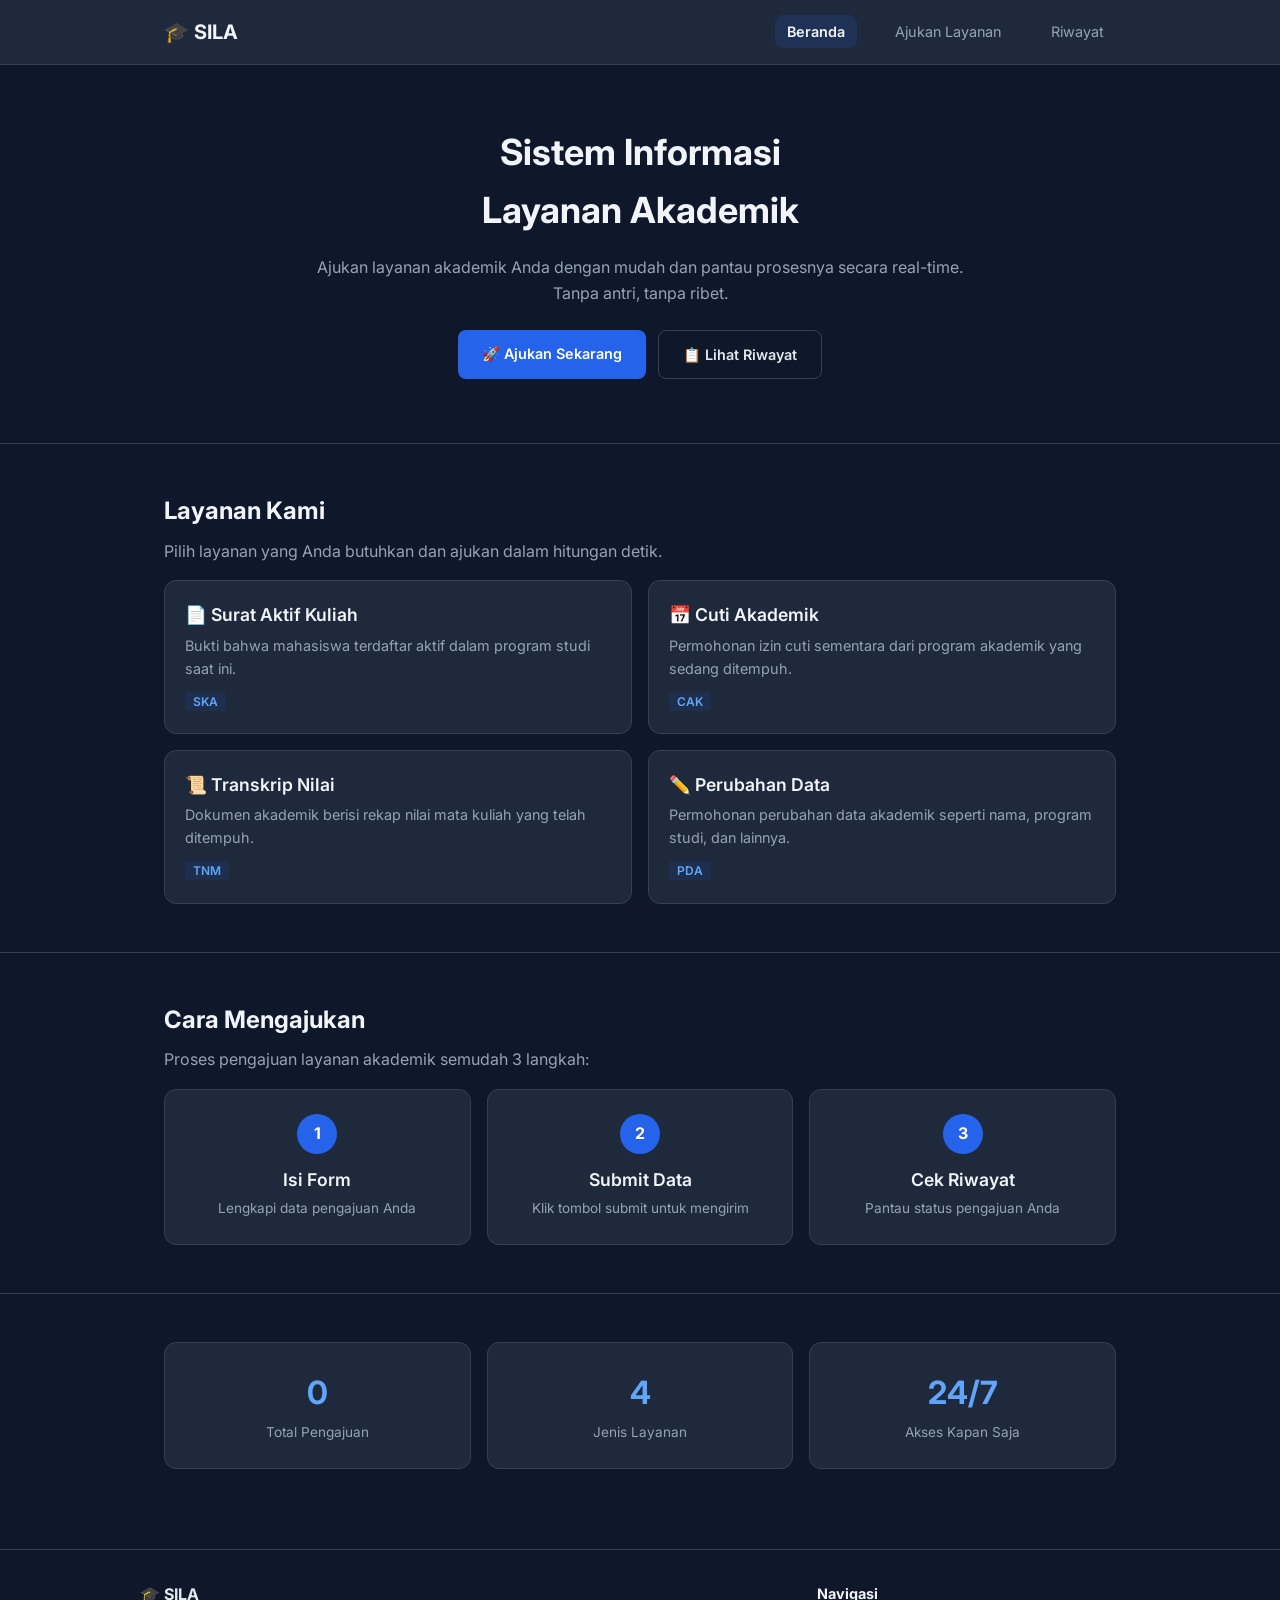
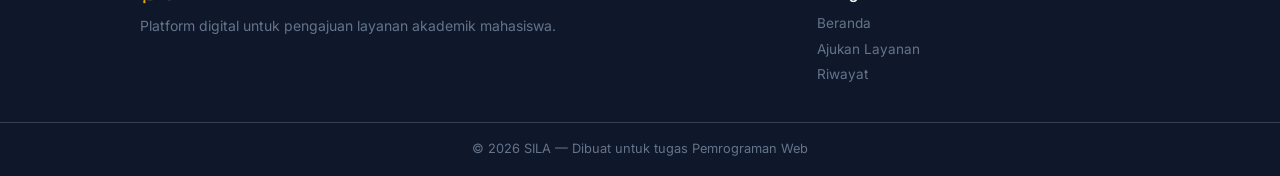
==== index.html @ 9aa486f9 "Setup Awal : Menambahkan file HTML dan CSS" ====
<!doctype html>
<html lang="id">
  <head>
    <meta charset="UTF-8" />
    <meta name="viewport" content="width=device-width, initial-scale=1.0" />
    <title>SILA — Sistem Informasi Layanan Akademik</title>
    <link rel="preconnect" href="https://fonts.googleapis.com" />
    <link rel="preconnect" href="https://fonts.gstatic.com" crossorigin />
    <link
      href="https://fonts.googleapis.com/css2?family=Inter:wght@400;600;700&display=swap"
      rel="stylesheet"
    />
    <link rel="stylesheet" href="css/style.css" />
  </head>

  <body>
    <!-- HEADER & NAVIGASI -->
    <header class="navbar">
      <div class="container navbar-inner">
        <a href="index.html" class="logo">🎓 SILA</a>
        <input type="checkbox" id="navToggle" class="nav-Toggle" />
        <label for="navToggle" class="navToggleMenu">
          <span></span>
          <span></span>
          <span></span>
        </label>
        <nav>
          <ul class="nav-menu">
            <li><a href="index.html" class="active">Beranda</a></li>
            <li><a href="layanan.html">Ajukan Layanan</a></li>
            <li><a href="riwayat.html">Riwayat</a></li>
          </ul>
        </nav>
      </div>
    </header>

    <!-- KONTEN UTAMA -->
    <main>
      <!-- Hero -->
      <section class="hero">
        <div class="container">
          <h1>Sistem Informasi<br />Layanan Akademik</h1>
          <p>
            Ajukan layanan akademik Anda dengan mudah dan pantau prosesnya
            secara real-time.<br />Tanpa antri, tanpa ribet.
          </p>
          <div class="hero-buttons">
            <a href="layanan.html" class="btn btn-primary"
              >🚀 Ajukan Sekarang</a
            >
            <a href="riwayat.html" class="btn btn-outline">📋 Lihat Riwayat</a>
          </div>
        </div>
      </section>

      <!-- Daftar Layanan -->
      <section class="section">
        <div class="container">
          <h2>Layanan Kami</h2>
          <p class="section-desc">
            Pilih layanan yang Anda butuhkan dan ajukan dalam hitungan detik.
          </p>
          <div class="cards-grid">
            <article class="card">
              <h3>📄 Surat Aktif Kuliah</h3>
              <p>
                Bukti bahwa mahasiswa terdaftar aktif dalam program studi saat
                ini.
              </p>
              <span class="card-code">SKA</span>
            </article>
            <article class="card">
              <h3>📅 Cuti Akademik</h3>
              <p>
                Permohonan izin cuti sementara dari program akademik yang sedang
                ditempuh.
              </p>
              <span class="card-code">CAK</span>
            </article>
            <article class="card">
              <h3>📜 Transkrip Nilai</h3>
              <p>
                Dokumen akademik berisi rekap nilai mata kuliah yang telah
                ditempuh.
              </p>
              <span class="card-code">TNM</span>
            </article>
            <article class="card">
              <h3>✏️ Perubahan Data</h3>
              <p>
                Permohonan perubahan data akademik seperti nama, program studi,
                dan lainnya.
              </p>
              <span class="card-code">PDA</span>
            </article>
          </div>
        </div>
      </section>

      <!-- Cara Mengajukan -->
      <section class="section">
        <div class="container">
          <h2>Cara Mengajukan</h2>
          <p class="section-desc">
            Proses pengajuan layanan akademik semudah 3 langkah:
          </p>
          <div class="steps-grid">
            <div class="step">
              <div class="step-number">1</div>
              <h3>Isi Form</h3>
              <p>Lengkapi data pengajuan Anda</p>
            </div>
            <div class="step">
              <div class="step-number">2</div>
              <h3>Submit Data</h3>
              <p>Klik tombol submit untuk mengirim</p>
            </div>
            <div class="step">
              <div class="step-number">3</div>
              <h3>Cek Riwayat</h3>
              <p>Pantau status pengajuan Anda</p>
            </div>
          </div>
        </div>
      </section>

      <!-- Statistik -->
      <section class="section">
        <div class="container">
          <div class="stats-grid">
            <div class="stat">
              <div class="stat-number">0</div>
              <div class="stat-label">Total Pengajuan</div>
            </div>
            <div class="stat">
              <div class="stat-number">4</div>
              <div class="stat-label">Jenis Layanan</div>
            </div>
            <div class="stat">
              <div class="stat-number">24/7</div>
              <div class="stat-label">Akses Kapan Saja</div>
            </div>
          </div>
        </div>
      </section>
    </main>

    <!-- FOOTER -->
    <footer class="footer">
      <div class="container footer-inner">
        <div>
          <strong>🎓 SILA</strong>
          <p>Platform digital untuk pengajuan layanan akademik mahasiswa.</p>
        </div>

        <div class="footer-nav">
          <h4>Navigasi</h4>
          <ul>
            <li><a href="index.html">Beranda</a></li>
            <li><a href="layanan.html">Ajukan Layanan</a></li>
            <li><a href="riwayat.html">Riwayat</a></li>
          </ul>
        </div>
      </div>
      <div class="footer-bottom">
        <div class="container">
          <p>&copy; 2026 SILA — Dibuat untuk tugas Pemrograman Web</p>
        </div>
      </div>
    </footer>
  </body>
</html>
---- css/style.css ----
/* ================================
   CSS DASAR — SILA
   ================================ */

* {
  margin: 0;
  padding: 0;
  box-sizing: border-box;
}

body {
  background-color: #0f172a;
  color: #e2e8f0;
  padding-top: 60px;
}

h1,
h2,
h3 {
  color: #f1f5f9;
}

a {
  color: #60a5fa;
  text-decoration: none;
}

a:hover {
  color: #93c5fd;
}

hr {
  border: none;
  border-top: 1px solid #334155;
}

/* ================================
   CSS LANJUTAN — SILA
   ================================ */

body {
  font-family: "Inter", sans-serif;
  font-size: 16px;
  line-height: 1.6;
}

h1 {
  font-size: 2rem;
  font-weight: 700;
}

h2 {
  font-size: 1.5rem;
  font-weight: 700;
  margin-bottom: 8px;
}

h3 {
  font-size: 1.1rem;
  font-weight: 600;
  margin-bottom: 4px;
}

.section-desc {
  color: #94a3b8;
  margin-bottom: 16px;
}

/* ================================
   PAGE LAYOUT — SILA
   ================================ */

/* --------------------------------
   Container
   Membatasi lebar konten maksimum 1000px
   dan mengatur posisinya agar selalu
   di tengah halaman (margin: 0 auto).
   -------------------------------- */
.container {
  max-width: 1000px;
  margin: 0 auto;
  /* tengah horizontal */
  padding: 0 24px;
  /* ruang kiri & kanan */
}

/* --------------------------------
   Navbar (Bilah Navigasi) — menggunakan Flexbox
   Flexbox mengatur elemen anak secara baris (row).
   justify-content: space-between → logo kiri, nav kanan.
   align-items: center → sejajar secara vertikal.
   -------------------------------- */
.navbar {
  background-color: #1e293b;
  border-bottom: 1px solid #334155;
  padding: 16px 0;
  position: fixed;
  /* Menempel di layar atas */
  width: 100%;
  left: 0;
  top: 0;
  z-index: 1000;
  /* Memastikan selalu berada di paling atas halaman index */
}

.navbar-inner {
  display: flex;
  /* aktifkan flexbox */
  justify-content: space-between;
  /* logo vs menu berjauhan */
  align-items: center;
  /* sejajar vertikal */
}

/* Logo: teks brand di pojok kiri */
.logo {
  font-size: 1.25rem;
  font-weight: 700;
  color: #f1f5f9;
}

/* Link navigasi berwarna abu dan memberi jarak kiri */
nav a {
  margin-left: 16px;
  color: #94a3b8;
  font-size: 0.9rem;
}

/* Link aktif / hover jadi berwarna putih */
nav a:hover,
nav a.active {
  color: #f1f5f9;
}

/* --------------------------------
   Hero Section
   Bagian pembuka halaman yang mencolok,
   biasanya memuat judul besar dan tombol aksi.
   -------------------------------- */
.hero {
  padding: 64px 0;
  text-align: center;
}

.hero h1 {
  font-size: 2.25rem;
  /* = 36px, ukuran besar */
  margin-bottom: 16px;
}

.hero p {
  color: #94a3b8;
  margin-bottom: 24px;
}

/* --------------------------------
   Tombol (Buttons)
   .btn    → gaya dasar semua tombol.
   .btn-primary → tombol utama (biru, solid).
   .btn-outline → tombol sekunder (hanya border).
   -------------------------------- */
.hero-buttons {
  display: flex;
  justify-content: center;
  gap: 12px;
  /* jarak antar tombol */
}

.btn {
  display: inline-block;
  padding: 12px 24px;
  border-radius: 8px;
  font-size: 0.9rem;
  font-weight: 600;
}

/* Tombol solid biru */
.btn-primary {
  background-color: #2563eb;
  color: #fff;
}

.btn-primary:hover {
  background-color: #1d4ed8;
  /* biru lebih gelap saat hover */
  color: #fff;
}

/* Tombol outline (hanya border, tanpa background) */
.btn-outline {
  border: 1px solid #334155;
  color: #e2e8f0;
}

.btn-outline:hover {
  background-color: #1e293b;
  color: #f1f5f9;
}

/* Blok konten dengan garis atas sebagai pemisah antar section */
.section {
  padding: 48px 0;
  border-top: 1px solid #334155;
}

/* --------------------------------
   Cards Grid — menggunakan CSS Grid
   grid-template-columns: 1fr 1fr → 2 kolom sama lebar.
   gap: jarak antar kartu.
   -------------------------------- */
.cards-grid {
  display: grid;
  grid-template-columns: 1fr 1fr;
  /* 2 kolom */
  gap: 16px;
  margin-top: 16px;
}

/* Kartu individual */
.card {
  background-color: #1e293b;
  border: 1px solid #334155;
  border-radius: 12px;
  padding: 20px;
}

.card p {
  color: #94a3b8;
  font-size: 0.9rem;
  margin-bottom: 8px;
}

/* Badge kode kecil berwarna biru di dalam kartu */
.card-code {
  font-size: 0.75rem;
  font-weight: 600;
  color: #60a5fa;
  background-color: rgba(37, 99, 235, 0.1);
  /* biru transparan */
  padding: 2px 8px;
  border-radius: 4px;
}

/* --------------------------------
   Steps Grid — menggunakan Flexbox
   flex: 1 berarti setiap .step mengambil
   lebar yang sama (membagi ruang secara merata).
   -------------------------------- */
.steps-grid {
  display: flex;
  gap: 16px;
  margin-top: 16px;
}

.step {
  flex: 1;
  /* lebar sama rata */
  text-align: center;
  background-color: #1e293b;
  border: 1px solid #334155;
  border-radius: 12px;
  padding: 24px 16px;
}

/* Lingkaran nomor langkah berwarna biru */
.step-number {
  width: 40px;
  height: 40px;
  background-color: #2563eb;
  color: #fff;
  border-radius: 50%;
  /* membuat kotak jadi lingkaran */
  display: flex;
  align-items: center;
  justify-content: center;
  font-weight: 700;
  margin: 0 auto 12px;
  /* tengah horizontal + jarak bawah */
}

.step p {
  color: #94a3b8;
  font-size: 0.85rem;
}

/* --------------------------------
   Stats Grid — Flexbox
   Untuk menampilkan statistik angka
   secara berdampingan.
   -------------------------------- */
.stats-grid {
  display: flex;
  gap: 16px;
}

.stat {
  flex: 1;
  text-align: center;
  background-color: #1e293b;
  border: 1px solid #334155;
  border-radius: 12px;
  padding: 24px;
}

/* Angka statistik besar berwarna biru */
.stat-number {
  font-size: 2rem;
  font-weight: 700;
  color: #60a5fa;
}

.stat-label {
  color: #94a3b8;
  font-size: 0.85rem;
  margin-top: 4px;
}

/* --------------------------------
   Footer — menggunakan CSS Grid
   grid-template-columns: 2fr 1fr →
   kolom kiri 2x lebih lebar dari kolom kanan
   (2/3 vs 1/3 lebar total).
   -------------------------------- */
.footer {
  border-top: 1px solid #334155;
  margin-top: 32px;
}

.footer-inner {
  display: grid;
  grid-template-columns: 2fr 1fr;
  /* 2 kolom tidak sama */
  gap: 32px;
  padding: 32px 0;
}

.footer-inner p {
  color: #64748b;
  font-size: 0.875rem;
  margin-top: 8px;
}

.footer-inner h4 {
  color: #f1f5f9;
  margin-bottom: 8px;
  font-size: 0.9rem;
}

/* Link di footer tampil sebagai block (baris baru per link) */
.footer-inner a {
  display: block;
  color: #64748b;
  font-size: 0.85rem;
  margin-bottom: 4px;
}

.footer-inner a:hover {
  color: #93c5fd;
}

/* Baris paling bawah footer (copyright) */
.footer-bottom {
  border-top: 1px solid #334155;
  padding: 16px 0;
  text-align: center;
}

.footer-bottom p {
  font-size: 0.8rem;
  color: #64748b;
}

/* STRUKTUR NAVIGASI dan MENU */
/* =========================== */

.nav-menu {
  list-style: none;
  /* Menghilangkan bullet */
  display: flex;
  /* Membuat sejajar (1 baris) */
  gap: 10px;
  /* Jarak antar menu */
}

/* Tampila link setiap menu */
.nav-menu li a {
  font-size: 0.9rem;
  padding: 8px 12px;
  border-radius: 8px;
  color: #94a3b8;
}

/* Menu yang sedang terbuka (aktif) */
.nav-menu li a.active {
  color: #f1f5f9;
  font-weight: 600;
  background-color: rgba(37, 99, 235, 0.15);
}

/* Menu hover (di arahkan kursor) */
.nav-menu li a:hover {
  color: #f1f5f9;
  background-color: rgb(225, 225, 225, 0.05);
}

/* Nav footer */
.footer-nav ul {
  list-style: none;
  /* Hapus bullet */
}

/* Menu Toggle (Hamburger Style) */
/* Checkbox Disembunyikan */
.nav-Toggle {
  display: none;
}

.navToggleMenu {
  display: none;
  /* Default disembunyikan (ditampilkan desktop) */
  flex-direction: column;
  gap: 5px;
  cursor: pointer;
  padding: 4px;
}

.navToggleMenu span {
  display: block;
  width: 24px;
  height: 4px;
  background-color: #f1f5f9;
  border-radius: 2px;
}

@media (max-width: 768px) {
  .navbar-inner {
    flex-wrap: wrap;
    /* Bungkus jika tidak muat */
  }

  /* Tampilan ikon toggle */
  .navToggleMenu {
    display: flex;
  }

  nav {
    width: 100%;
    order: 3;
  }

  .nav-menu {
    display: none;
    flex-direction: column;
    gap: 0;
    width: 100%;
    padding: 8px 0;
    border-top: 1px solid #334155;
    margin-top: 12px;
  }

  .nav-menu li a {
    display: block;
    padding: 10px 0;
    border-radius: 0;
  }

  /* Munculkan menu ketika dicentang */
  .nav-Toggle:checked ~ nav .nav-menu {
    display: flex;
  }

  .nav-menu {
    gap: 4px;
  }

  .hero h1 {
    font-size: 1.5rem;
  }

  .hero p {
    font-size: 0.9rem;
  }

  /* Tombol dibuat vertikal */
  .hero-buttons {
    flex-direction: column;
    align-items: center;
  }

  .cards-grid {
    grid-template-columns: 1fr;
  }

  .steps-grid {
    flex-direction: column;
  }

  .stats-grid {
    flex-direction: column;
  }

  .footer-inner {
    grid-template-columns: 1fr;
    gap: 24px;
  }
}

/* Tampilan Mobile lebih kecil */

@media (max-width: 480px) {
  .hero h1 {
    font-size: 1.25rem;
  }

  .footer-inner {
    text-align: center;
  }

  .footer-nav {
    display: none;
  }
}

/* Transisi */

.card {
  background-color: #1e293b;
  border: 1px solid #334155;
  border-radius: 12px;
  padding: 20px;
  transition:
    border-color 0.3s,
    transform 0.5s;
}

.card:hover {
  border: 2px solid rgb(101, 15, 186);
  transform: translateY(-25px);
}

/* Animasi */
/* from = tampilan awal */
/* to = tampilan akhir */

@keyframes fadeIn {
  from {
    opacity: 0;
    transform: translateY(20px);
  }
  to {
    opacity: 2;
    transform: translateY(0);
  }
}

.hero {
  animation: fadeIn 0.8s ease;
}
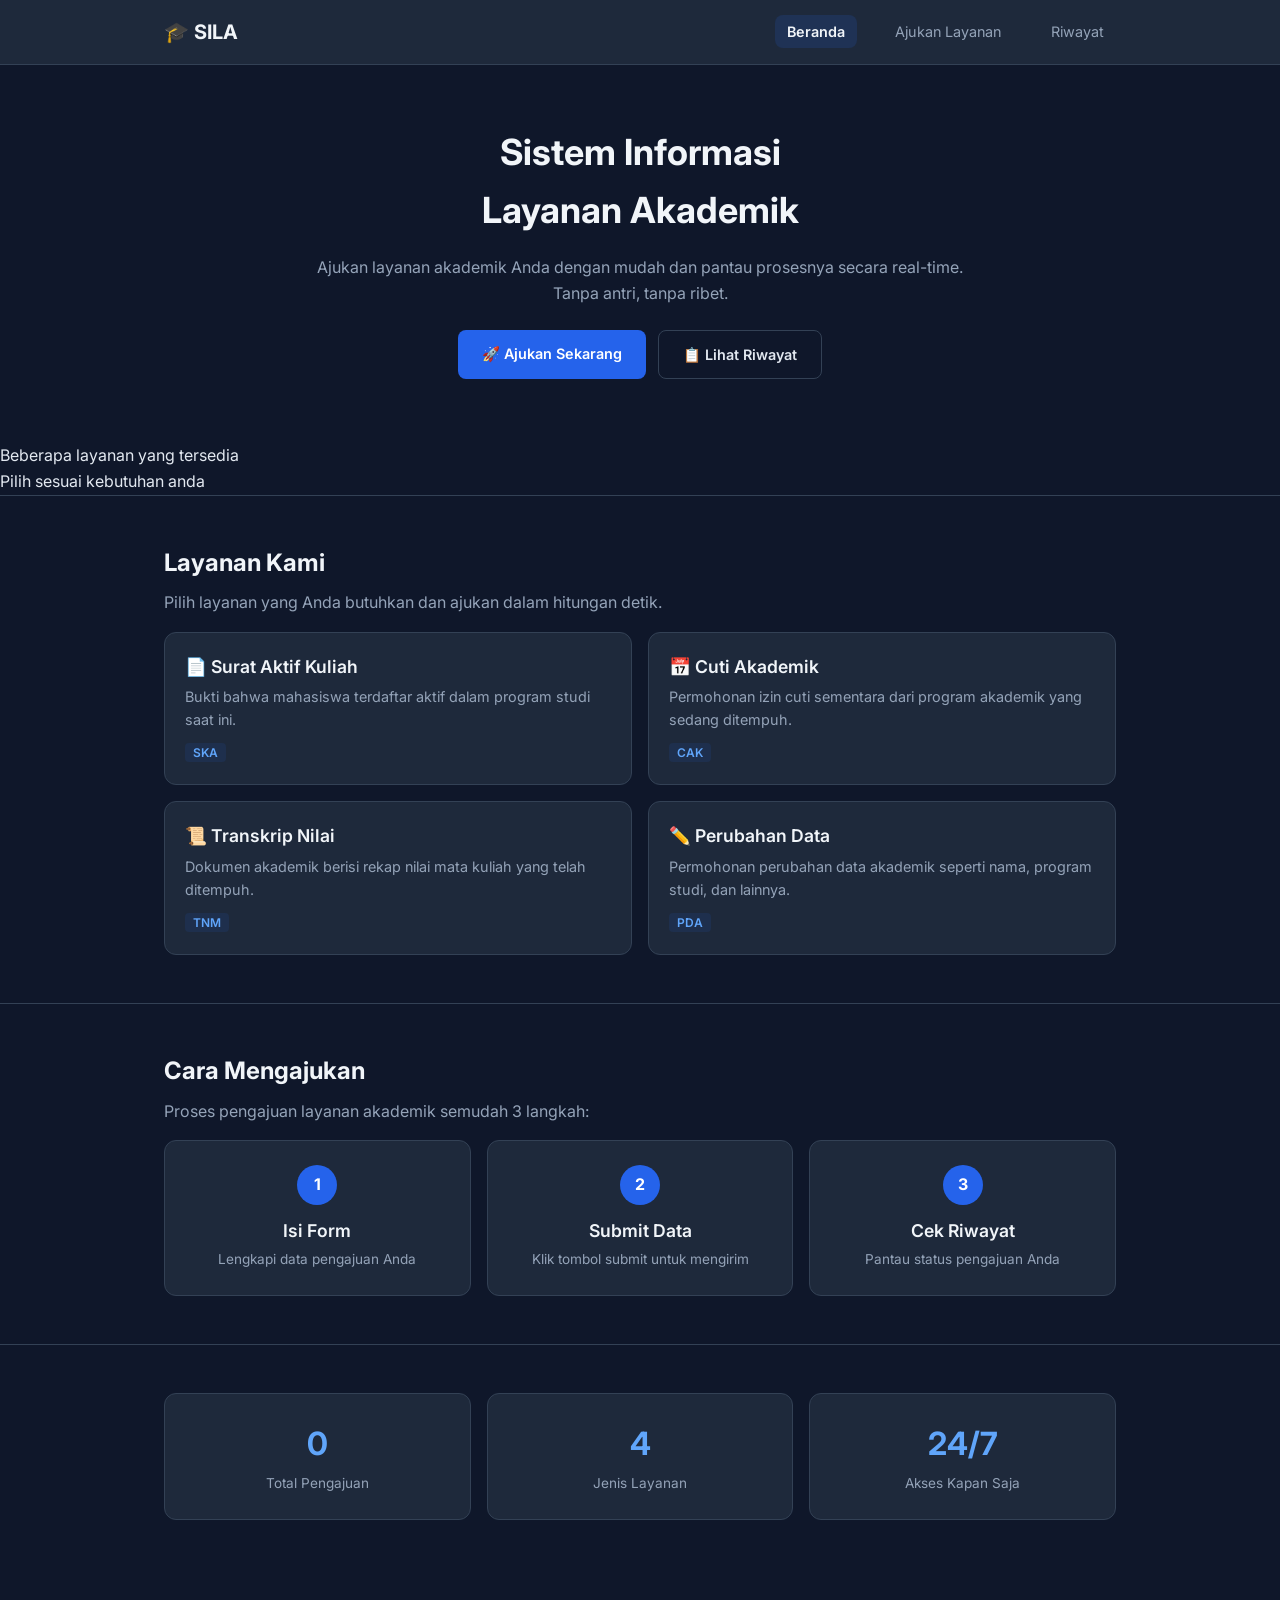
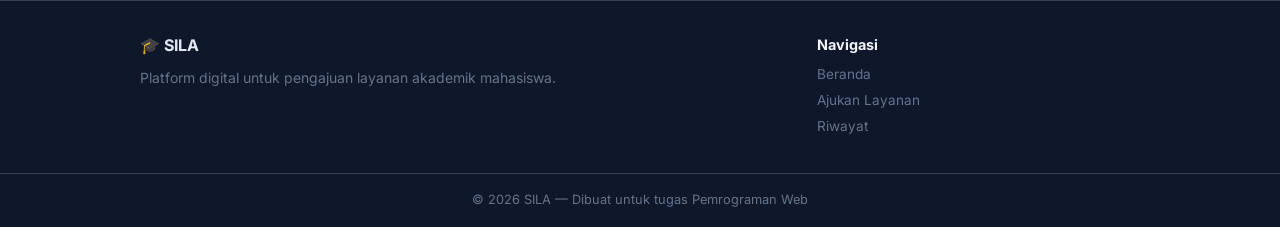
==== commit 50a1b5fb: "Menambahkan section baru" ====
--- a/index.html
+++ b/index.html
@@ -51,6 +51,11 @@
             <a href="riwayat.html" class="btn btn-outline">📋 Lihat Riwayat</a>
           </div>
         </div>
+      </section>
+
+      <section>
+        <ul>Beberapa layanan yang tersedia</ul>
+        <ul>Pilih sesuai kebutuhan anda</ul>
       </section>
 
       <!-- Daftar Layanan -->
